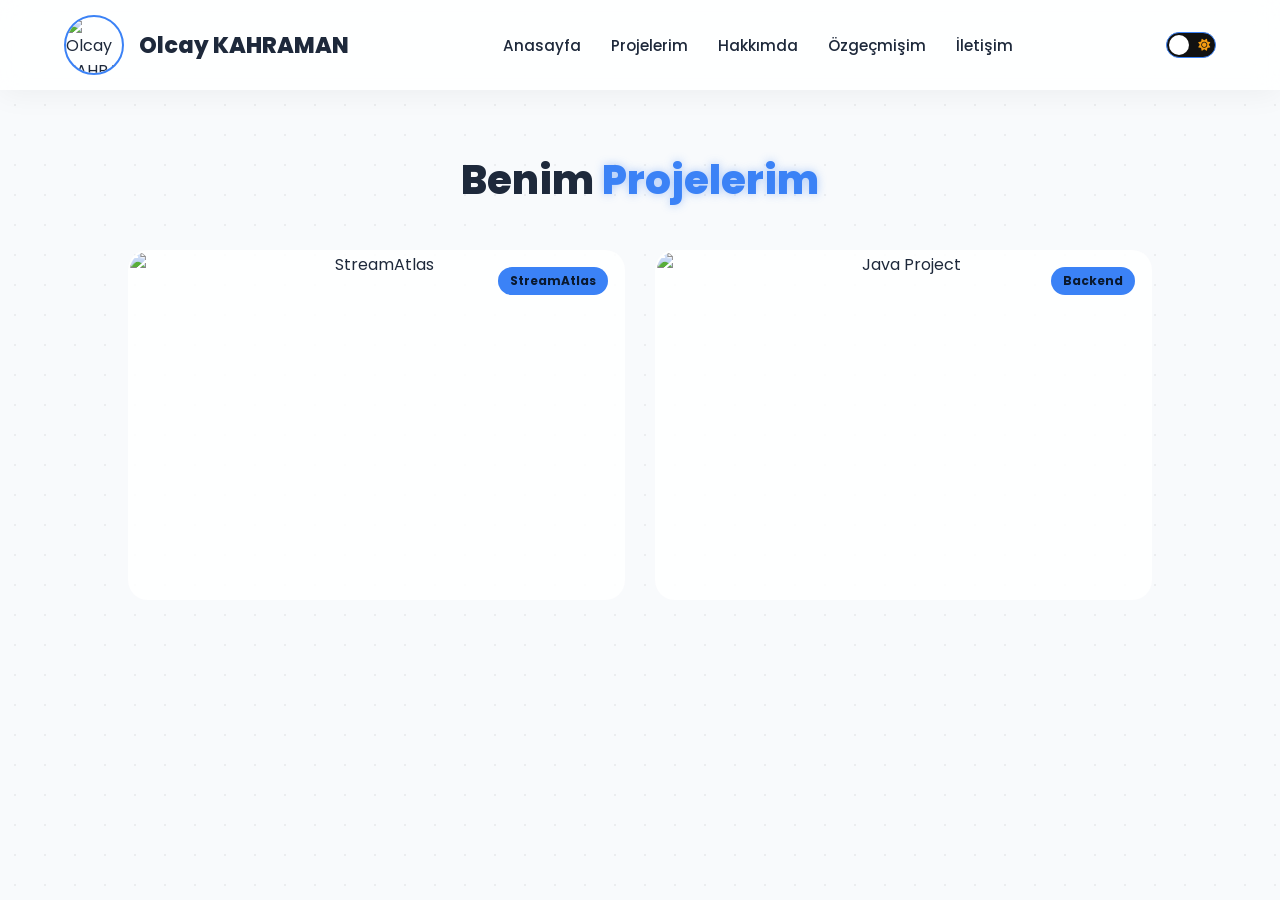
==== projects.html @ 95a204ef "Açılır kapanır menü ve Dark mode eklendi" ====
<!DOCTYPE html>
<html lang="tr" data-theme="light">
<head>
    <meta charset="UTF-8">
    <meta name="viewport" content="width=device-width, initial-scale=1.0">
    <title>Projelerim | Olcay KAHRAMAN</title>
    <link rel="stylesheet" href="style.css"> 
    <link rel="stylesheet" href="projects.css"> 
    <link rel="stylesheet" href="https://cdnjs.cloudflare.com/ajax/libs/font-awesome/6.5.1/css/all.min.css">
    <link href="https://fonts.googleapis.com/css2?family=Poppins:wght@300;400;600;800&display=swap" rel="stylesheet">
    <link rel="icon" type="image/x-icon" href="student-icon.png">
</head>
<body>

    <header>
        <div class="header-left">
            <div class="profile-frame" id="profile-trigger">
                <img src="olcaykahramanfotograf.jpg" alt="Olcay KAHRAMAN">
            </div>
            <h2 class="logo-text">Olcay KAHRAMAN</h2>
        </div>

        <div class="hamburger-menu" id="hamburger-btn">
            <i class="fas fa-bars"></i>
        </div>

        <nav id="nav-menu">
            <ul>
                <li><a href="index.html">Anasayfa</a></li>
                <li><a href="projects.html">Projelerim</a></li>
                <li><a href="about.html">Hakkımda</a></li>
                <li><a href="resume.html">Özgeçmişim</a></li>
                <li><a href="contact.html">İletişim</a></li>
            </ul>
        </nav>

        <div class="theme-toggle">
            <input type="checkbox" id="theme-checkbox" class="checkbox">
            <label for="theme-checkbox" class="label">
                <i class="fas fa-moon"></i>
                <i class="fas fa-sun"></i>
                <div class="ball"></div>
            </label>
        </div>
    </header>

    <main>
        <section class="projects-container">
            <h1 class="page-title">Benim <span class="highlight">Projelerim</span></h1>
            
            <div class="projects-grid">
                <div class="project-frame">
                    <div class="project-badge">StreamAtlas</div>
                    <img src="streamatlas.png" alt="StreamAtlas" class="project-image">
                    <div class="project-overlay">
                        <h3>StreamAtlas</h3>
                        <p>Modern arayüzlü, Netflix tarzı film platformu projesi.</p>
                        <div class="project-tags">
                            <span>HTML</span> <span>CSS</span> <span>JS</span>
                        </div>
                        <a href="#" class="view-btn">Kodları Gör</a>
                    </div>
                </div>

                <div class="project-frame">
                    <div class="project-badge">Backend</div>
                    <img src="backend.png" alt="Java Project" class="project-image">
                    <div class="project-overlay">
                        <h3>DB Yönetimi</h3>
                        <p>SQL Server ve C# tabanlı veritabanı yönetim sistemi.</p>
                        <div class="project-tags">
                            <span>C#</span> <span>T-SQL</span>
                        </div>
                        <a href="#" class="view-btn">Kodları Gör</a>
                    </div>
                </div>

                </div>
        </section>
    </main>

    <div id="photo-overlay" class="photo-overlay">
        <img src="" id="expanded-photo">
    </div>

    <script src="script.js"></script>
</body>
</html>
---- style.css ----
:root {
    --bg-color: #f8fafc; 
    --bg-gradient: radial-gradient(circle at 50% 50%, #ffffff 0%, #f1f5f9 100%);
    --dot-color: rgba(0, 0, 0, 0.05);
    --text-color: #1e293b;
    --header-bg: rgba(255, 255, 255, 0.85);
    --accent-color: #3b82f6;
    --led-color: rgba(59, 130, 246, 0.4);
}

[data-theme="dark"] {
    --bg-color: #0a192f; 
    --bg-gradient: radial-gradient(circle at 20% 20%, #112240 0%, #0a192f 100%);
    --dot-color: rgba(100, 255, 218, 0.08);
    --text-color: #ccd6f6;
    --header-bg: rgba(10, 25, 47, 0.85);
    --accent-color: #64ffda;
    --led-color: rgba(100, 255, 218, 0.5);
}

* {
    margin: 0; padding: 0; box-sizing: border-box;
    transition: background-color 0.4s ease, color 0.4s ease;
    font-family: 'Poppins', sans-serif;
}

/* ÖDEV KRİTERİ: GÖRSELLER TAŞMAYACAK */
img {
    max-width: 100%;
    height: auto;
    display: block;
}

body {
    background: var(--bg-gradient);
    background-color: var(--bg-color);
    color: var(--text-color);
    min-height: 100vh;
    background-image: radial-gradient(var(--dot-color) 1.5px, transparent 1.5px);
    background-size: 30px 30px;
    background-attachment: fixed;
    overflow-x: hidden;
}

header {
    display: flex; justify-content: space-between; align-items: center;
    padding: 15px 5%; background-color: var(--header-bg);
    backdrop-filter: blur(12px); position: sticky; top: 0; z-index: 1000;
    box-shadow: 0 4px 30px rgba(0, 0, 0, 0.05);
}

.header-left { display: flex; align-items: center; gap: 15px; }

.profile-frame {
    width: 60px; height: 60px; border-radius: 50%;
    overflow: hidden; border: 2px solid var(--accent-color);
    cursor: pointer; transition: 0.3s; flex-shrink: 0;
}
.profile-frame:hover { transform: scale(1.05); box-shadow: 0 0 15px var(--led-color); }
.profile-frame img { width: 100%; height: 100%; object-fit: cover; }

.logo-text { font-size: 1.4rem; font-weight: 800; margin: 0; line-height: 1; white-space: nowrap; }

/* Hamburger Menu Icon */
.hamburger-menu {
    display: none;
    font-size: 1.8rem;
    color: var(--text-color);
    cursor: pointer;
    z-index: 1100;
}

nav ul { display: flex; list-style: none; gap: 30px; }
nav ul li a { text-decoration: none; color: var(--text-color); font-weight: 500; font-size: 0.95rem; }
nav ul li a:hover { color: var(--accent-color); }

.theme-toggle { position: relative; width: 50px; height: 26px; }
.checkbox { opacity: 0; position: absolute; width: 100%; height: 100%; cursor: pointer; z-index: 5; appearance: none; }
.label {
    background-color: #111; display: flex; align-items: center; justify-content: space-between;
    padding: 5px; border-radius: 50px; width: 100%; height: 100%;
    position: relative; border: 1px solid var(--accent-color);
}
.fa-moon { color: #f1c40f; font-size: 12px; }
.fa-sun { color: #f39c12; font-size: 12px; }
.ball {
    background-color: #fff; border-radius: 50%; position: absolute;
    top: 2px; left: 2px; height: 20px; width: 20px; transition: 0.3s;
}
.checkbox:checked + .label .ball { transform: translateX(24px); }

.hero-center { padding: 80px 20px 40px; text-align: center; }
.hero-content h1 { font-size: 3rem; font-weight: 800; margin-bottom: 15px; }
.highlight { color: var(--accent-color); text-shadow: 0 0 10px var(--led-color); }
.subtitle { font-size: 1.1rem; opacity: 0.8; margin-bottom: 35px; max-width: 800px; margin-inline: auto; }

.cta-container { display: flex; gap: 15px; justify-content: center; }
.cta-btn { padding: 12px 28px; border-radius: 50px; text-decoration: none; font-weight: 600; transition: 0.3s; }
.cta-btn.primary { background: var(--accent-color); color: #0a192f; }
.cta-btn.secondary { border: 2px solid var(--accent-color); color: var(--text-color); }
.cta-btn:hover { transform: translateY(-3px); box-shadow: 0 5px 20px var(--led-color); }

.specialty-section { padding: 40px 10%; }
.container-grid { display: grid; grid-template-columns: repeat(3, 1fr); gap: 25px; }
.vertical-card {
    background: var(--header-bg); border-radius: 20px; height: 480px;
    overflow: hidden; border: 1px solid rgba(255,255,255,0.05); transition: 0.4s;
}
.vertical-card:hover { transform: translateY(-10px); border-color: var(--accent-color); }
.card-img { height: 85%; width: 100%; overflow: hidden; }
.card-img img { width: 100%; height: 100%; object-fit: cover; transition: 0.5s; }
.vertical-card:hover .card-img img { transform: scale(1.08); }
.card-title { height: 15%; display: flex; align-items: center; justify-content: center; font-weight: 700; color: var(--accent-color); }

.info-grid-section { padding: 0 10% 80px; }
.container-grid-horizontal { display: grid; grid-template-columns: repeat(3, 1fr); gap: 20px; }
.horizontal-card {
    background: var(--header-bg); padding: 20px; border-radius: 15px;
    display: flex; align-items: center; justify-content: center; gap: 12px;
    border-bottom: 4px solid var(--accent-color); cursor: pointer; transition: 0.3s;
}
.horizontal-card:hover { background: var(--accent-color); color: #0a192f; }

.social-footer { padding: 60px 0; display: flex; justify-content: center; }
.wrapper { display: flex; list-style: none; gap: 20px; }
.wrapper .icon {
    width: 55px; height: 55px; background: var(--header-bg); border-radius: 50%;
    display: flex; justify-content: center; align-items: center; position: relative; 
    cursor: pointer; box-shadow: 0 10px 10px rgba(0, 0, 0, 0.1);
    transition: all 0.3s cubic-bezier(0.68, -0.55, 0.265, 1.55);
}
.wrapper .tooltip {
    position: absolute; top: 0; opacity: 0; transition: 0.3s; font-size: 14px; 
    color: #fff; background: #111; padding: 5px 10px; border-radius: 5px; pointer-events: none;
}
.wrapper .icon:hover .tooltip { top: -45px; opacity: 1; }
.wrapper .icon:hover { color: #fff; }
.twitter:hover, .twitter:hover .tooltip { background: #000000; }
.instagram:hover, .instagram:hover .tooltip { background: #E4405F; }
.github:hover, .github:hover .tooltip { background: #b201ce; }
.linkedin:hover, .linkedin:hover .tooltip { background: #0077b5; } 

.photo-overlay {
    position: fixed; inset: 0; background: rgba(0,0,0,0.9); backdrop-filter: blur(8px);
    display: flex; justify-content: center; align-items: center; z-index: 2000;
    opacity: 0; pointer-events: none; transition: 0.4s;
}
.photo-overlay.active { opacity: 1; pointer-events: auto; }
.photo-overlay img {
    max-width: 80%; max-height: 80vh; border-radius: 12px; border: 2px solid var(--accent-color);
    transform: scale(0.9); transition: 0.4s; object-fit: contain;
}
.photo-overlay.active img { transform: scale(1); }

/* --- RESPONSIVE TASARIM (MEDIA QUERY) --- */
@media (max-width: 900px) {
    header { padding: 15px 20px; }
    .hamburger-menu { display: block; }

    nav {
        position: fixed;
        top: 0; right: -100%;
        width: 75%; height: 100vh;
        background-color: var(--header-bg);
        backdrop-filter: blur(25px);
        box-shadow: -10px 0 30px rgba(0,0,0,0.1);
        transition: 0.5s cubic-bezier(0.4, 0, 0.2, 1);
        z-index: 1050;
        padding: 100px 40px;
    }

    nav.active { right: 0; }
    nav ul { flex-direction: column; align-items: flex-start; gap: 30px; }
    nav ul li a { font-size: 1.3rem; }

    .hero-content h1 { font-size: 2.2rem; }
    .cta-container { flex-direction: column; align-items: center; }
    .cta-btn { width: 100%; max-width: 300px; text-align: center; }

    .container-grid, .container-grid-horizontal { grid-template-columns: 1fr; gap: 20px; }
    .vertical-card { height: 400px; }
    .specialty-section, .info-grid-section { padding: 30px 5%; }
}
---- projects.css ----
/* Projects Page Layout */
.projects-container {
    padding: 60px 10%;
    text-align: center;
}

.page-title {
    font-size: 2.5rem;
    margin-bottom: 40px;
    font-weight: 800;
}

.projects-grid {
    display: grid;
    /* auto-fit ve minmax sayesinde kartlar sığmadığında otomatik alt satıra geçer */
    grid-template-columns: repeat(auto-fit, minmax(300px, 1fr));
    gap: 30px;
    margin-top: 20px;
}

/* Proje Çerçevesi */
.project-frame {
    position: relative;
    border-radius: 20px;
    overflow: hidden;
    height: 350px;
    background: var(--header-bg);
    border: 2px solid rgba(255, 255, 255, 0.05);
    transition: 0.4s ease;
}

.project-frame:hover {
    transform: translateY(-10px);
    border-color: var(--accent-color);
    box-shadow: 0 10px 30px var(--led-color);
}

.project-image {
    width: 100%;
    height: 100%;
    object-fit: cover;
    transition: 0.5s;
}

/* Hover Efekti (Bilgi Paneli) */
.project-overlay {
    position: absolute;
    inset: 0;
    background: linear-gradient(transparent, rgba(10, 25, 47, 0.95));
    display: flex;
    flex-direction: column;
    justify-content: flex-end;
    padding: 25px;
    opacity: 0;
    transition: 0.4s;
    text-align: left;
}

.project-frame:hover .project-overlay {
    opacity: 1;
}

.project-frame:hover .project-image {
    transform: scale(1.1);
}

.project-overlay h3 {
    color: var(--accent-color);
    margin-bottom: 8px;
}

.project-tags {
    margin: 10px 0;
    display: flex;
    gap: 8px;
    flex-wrap: wrap; /* Etiketler sığmazsa alt satıra geçsin */
}

.project-tags span {
    font-size: 0.7rem;
    background: var(--led-color);
    padding: 3px 8px;
    border-radius: 4px;
    color: var(--text-color);
}

.view-btn {
    margin-top: 15px;
    text-decoration: none;
    color: var(--text-color);
    border: 1px solid var(--accent-color);
    padding: 8px 15px;
    border-radius: 5px;
    font-size: 0.8rem;
    width: fit-content;
    transition: 0.3s;
}

.view-btn:hover {
    background: var(--accent-color);
    color: #0a192f;
}

.project-badge {
    position: absolute;
    top: 15px;
    right: 15px;
    background: var(--accent-color);
    color: #0a192f;
    padding: 5px 12px;
    border-radius: 50px;
    font-size: 0.75rem;
    font-weight: 700;
    z-index: 10;
}

/* --- MOBİL UYUMLULUK (MEDIA QUERY) --- */
@media (max-width: 900px) {
    .projects-container {
        padding: 40px 5%;
    }

    .page-title {
        font-size: 2rem;
        margin-bottom: 25px;
    }

    .projects-grid {
        grid-template-columns: 1fr; /* Kartları zorla tek sütun yap */
        gap: 20px;
    }

    .project-frame {
        height: 300px; /* Mobilde kart yüksekliğini biraz azalt */
    }

    /* Mobilde dokunmatik ekranlar için overlay'i her zaman görünür yapmak veya 
       hover efektini korumak arasında seçim yapabilirsin. Hover kalsın dersen kod kalsın. */
    .project-overlay {
        padding: 20px;
    }
}
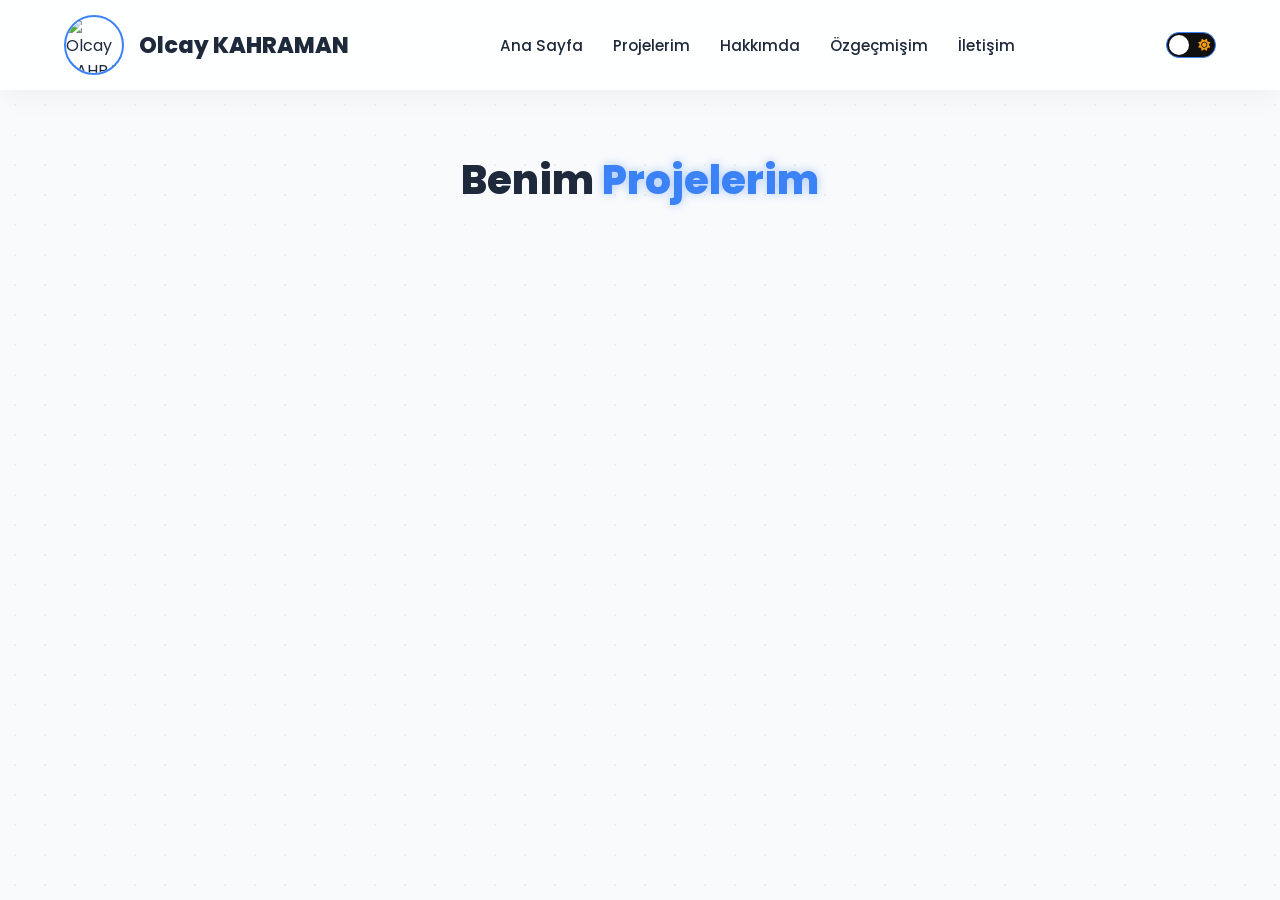
==== commit 793a41c8: "Projects sayfasının html dosyası yüklendi" ====
--- a/projects.html
+++ b/projects.html
@@ -20,13 +20,9 @@
             <h2 class="logo-text">Olcay KAHRAMAN</h2>
         </div>
 
-        <div class="hamburger-menu" id="hamburger-btn">
-            <i class="fas fa-bars"></i>
-        </div>
-
         <nav id="nav-menu">
             <ul>
-                <li><a href="index.html">Anasayfa</a></li>
+                <li><a href="index.html">Ana Sayfa</a></li>
                 <li><a href="projects.html">Projelerim</a></li>
                 <li><a href="about.html">Hakkımda</a></li>
                 <li><a href="resume.html">Özgeçmişim</a></li>
@@ -48,34 +44,7 @@
         <section class="projects-container">
             <h1 class="page-title">Benim <span class="highlight">Projelerim</span></h1>
             
-            <div class="projects-grid">
-                <div class="project-frame">
-                    <div class="project-badge">StreamAtlas</div>
-                    <img src="streamatlas.png" alt="StreamAtlas" class="project-image">
-                    <div class="project-overlay">
-                        <h3>StreamAtlas</h3>
-                        <p>Modern arayüzlü, Netflix tarzı film platformu projesi.</p>
-                        <div class="project-tags">
-                            <span>HTML</span> <span>CSS</span> <span>JS</span>
-                        </div>
-                        <a href="#" class="view-btn">Kodları Gör</a>
-                    </div>
-                </div>
-
-                <div class="project-frame">
-                    <div class="project-badge">Backend</div>
-                    <img src="backend.png" alt="Java Project" class="project-image">
-                    <div class="project-overlay">
-                        <h3>DB Yönetimi</h3>
-                        <p>SQL Server ve C# tabanlı veritabanı yönetim sistemi.</p>
-                        <div class="project-tags">
-                            <span>C#</span> <span>T-SQL</span>
-                        </div>
-                        <a href="#" class="view-btn">Kodları Gör</a>
-                    </div>
-                </div>
-
-                </div>
+            <div class="projects-grid" id="dynamic-projects"></div>
         </section>
     </main>
 
